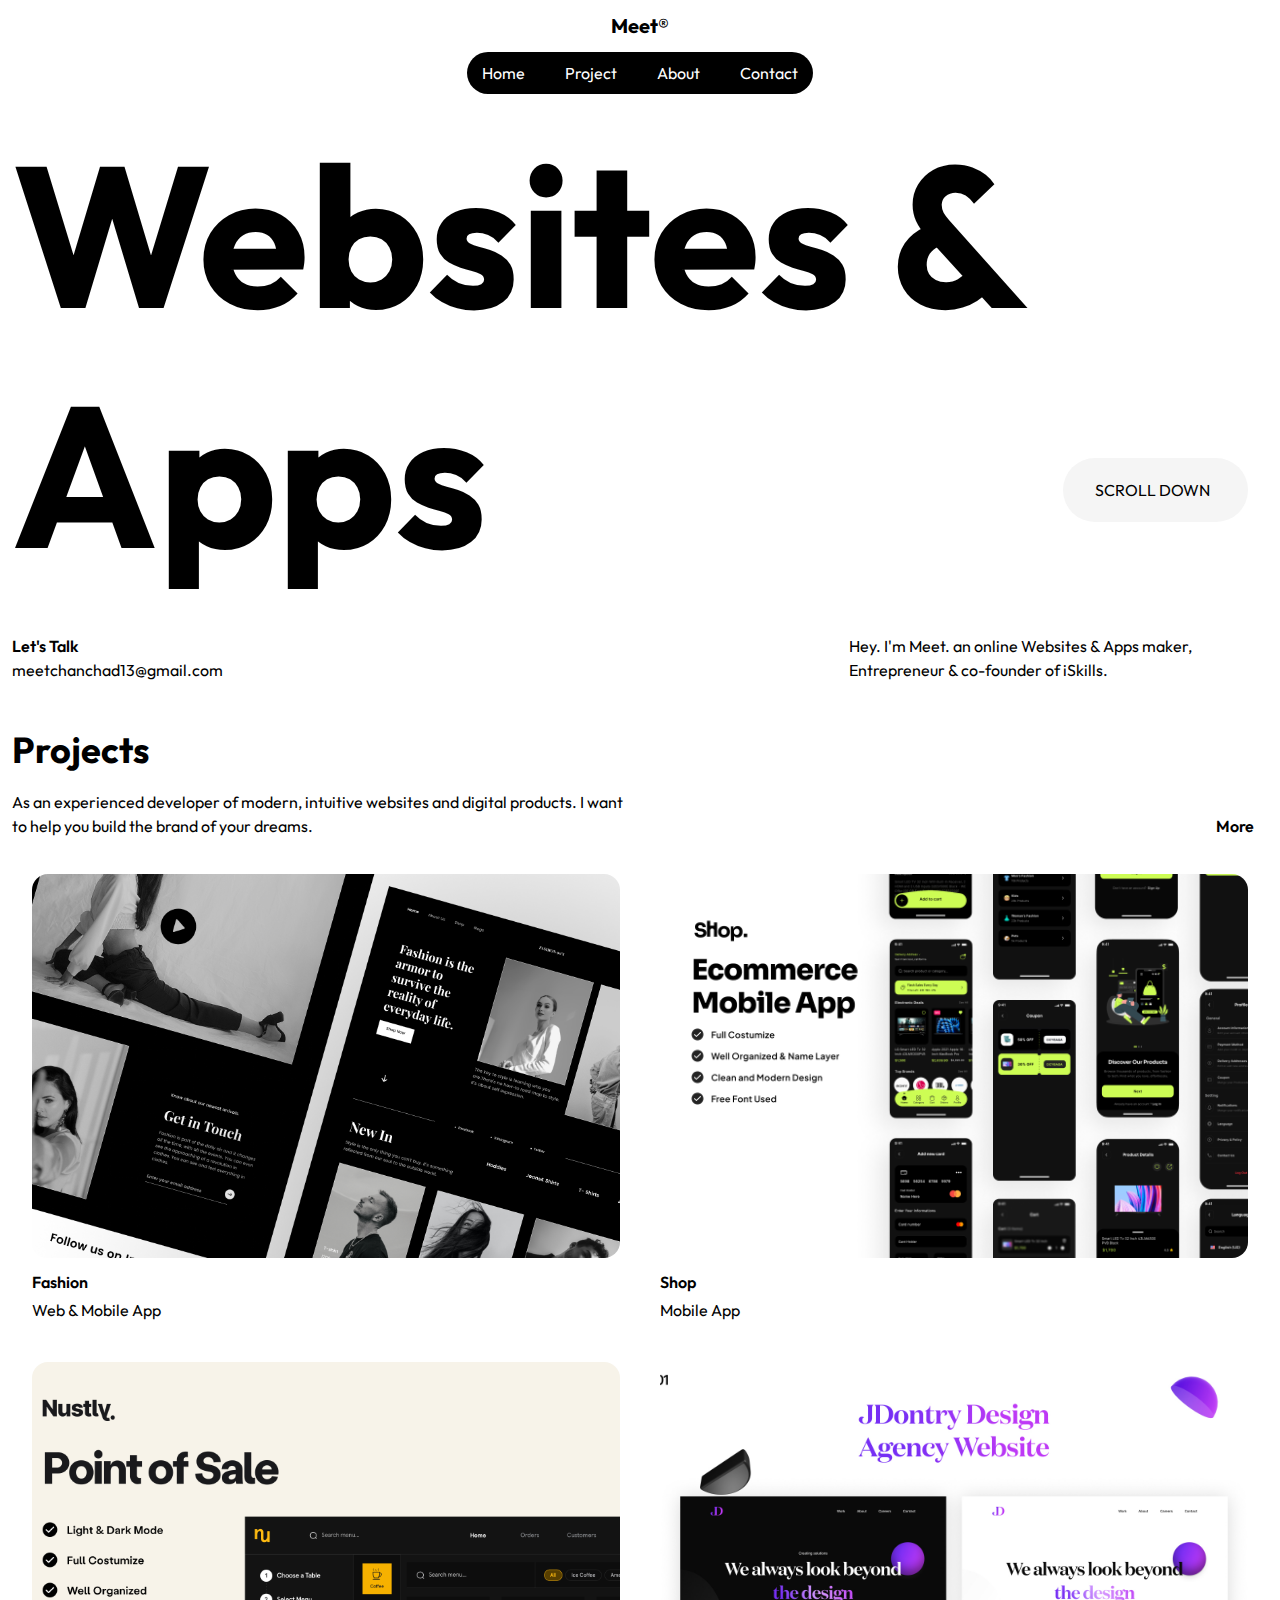
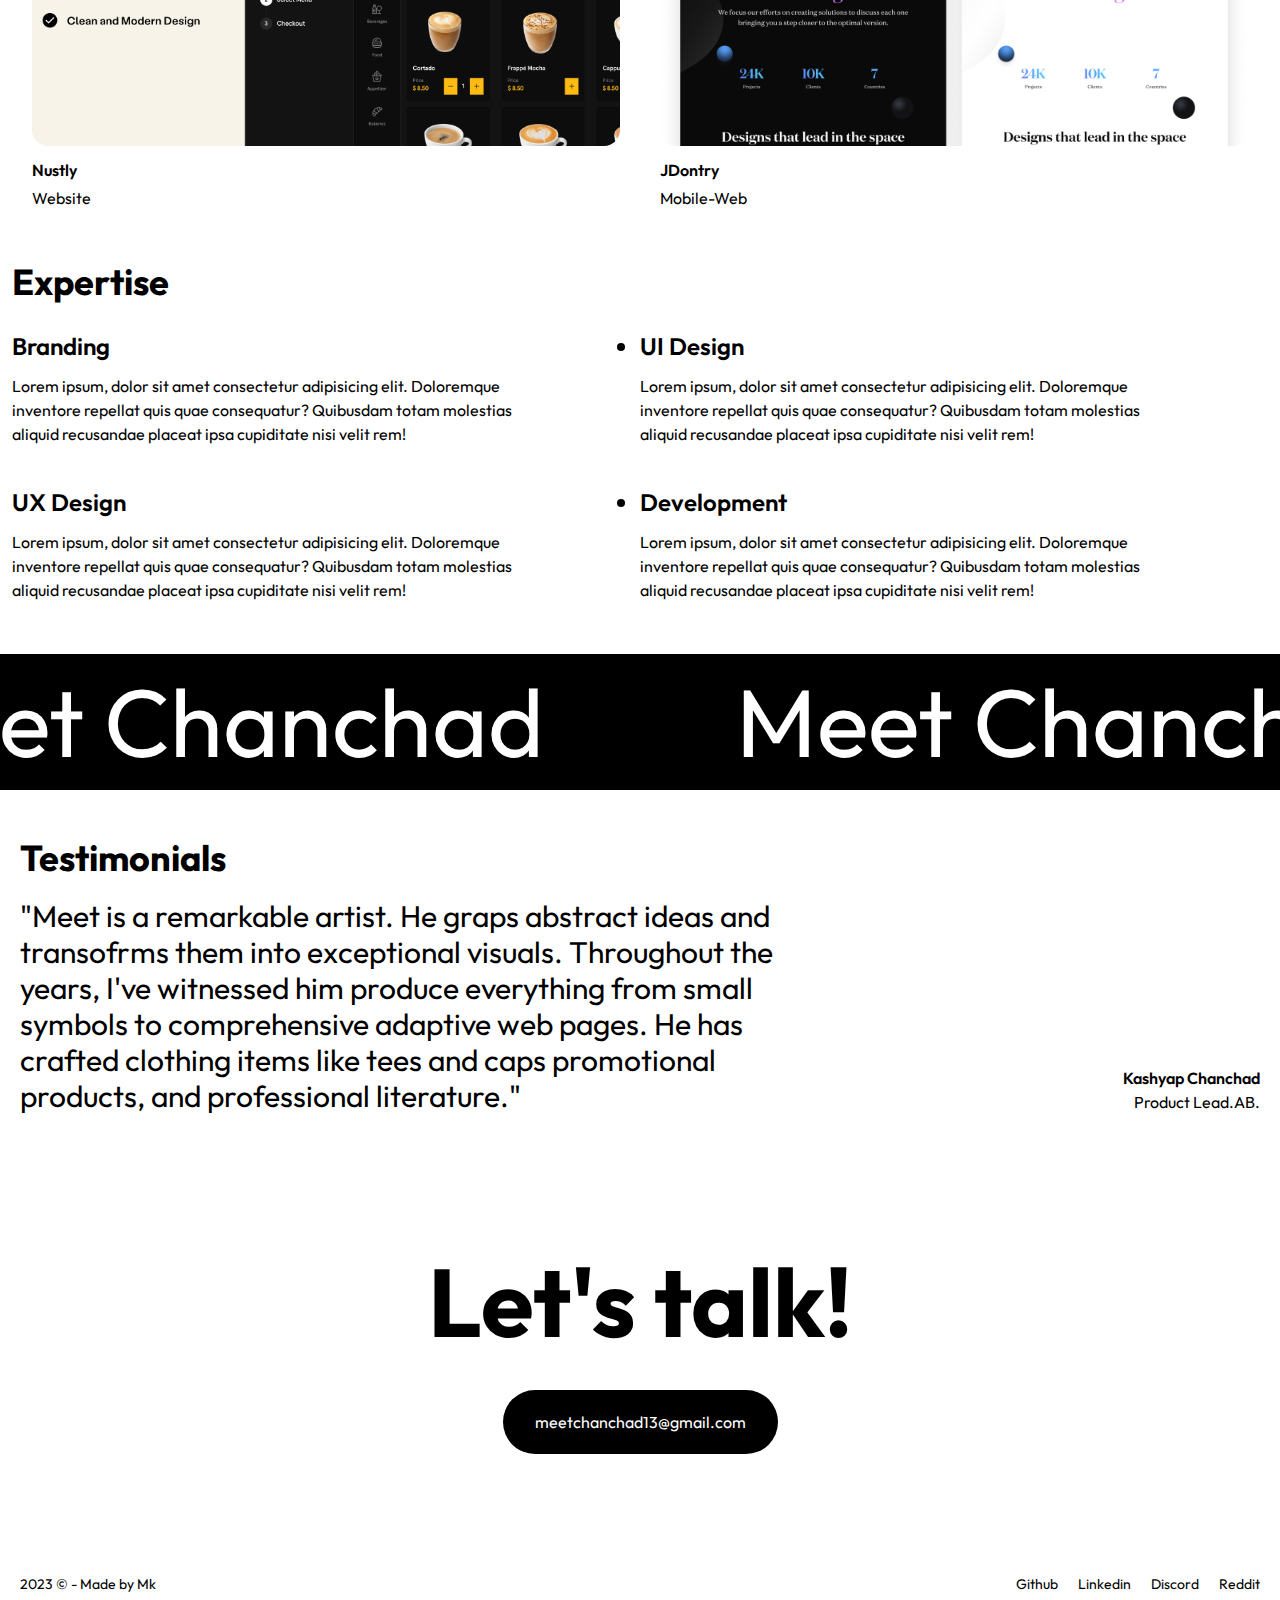
==== index.html @ 6633d258 "Added my Personal Website" ====
<!DOCTYPE html>
<html lang="en">

<head>
    <meta charset="UTF-8">
    <meta name="viewport" content="width=device-width, initial-scale=1.0">
    <link rel="stylesheet" href="style.css">
    <title>Meet Chanchad</title>
    <link rel="icon" href="/assets/icon.png">
    <!-- Font Family -->
    <link rel="preconnect" href="https://fonts.googleapis.com">
    <link rel="preconnect" href="https://fonts.gstatic.com" crossorigin>
    <link href="https://fonts.googleapis.com/css2?family=Outfit:wght@300;400;500;600;700&display=swap" rel="stylesheet">
    <!-- Font Awesome -->
    <link rel="stylesheet" href="https://cdnjs.cloudflare.com/ajax/libs/font-awesome/6.4.2/css/all.min.css"
        integrity="sha512-z3gLpd7yknf1YoNbCzqRKc4qyor8gaKU1qmn+CShxbuBusANI9QpRohGBreCFkKxLhei6S9CQXFEbbKuqLg0DA=="
        crossorigin="anonymous" referrerpolicy="no-referrer" />
</head>

<body style="font-family: 'Outfit', sans-serif;">

    <div class="container mx-auto px-3">

        <!-- Main Name -->
        <div class="font-bold text-xl my-3 text-center"><a href="/index.html">Meet&#174;</a></div>

        <!-- Navigation Section  -->
        <nav>
            <div class="flex justify-center mb-1">
                <ul class="flex gap-5 bg-black text-white inline-flex rounded-full py-[9px] px-[5px]">
                    <li><a href="/index.html"
                            class="duration-500 ease-in hover:bg-white  hover:text-black rounded-full py-1.5 px-2.5">Home</a>
                    </li>
                    <li><a href="/html/project.html"
                            class="duration-500 ease-in hover:bg-white  hover:text-black  rounded-full py-1.5 px-2.5">Project</a>
                    </li>
                    <li><a href="/html/about.html"
                            class="duration-500 ease-in hover:bg-white  hover:text-black rounded-full py-1.5 px-2.5">About</a>
                    </li>
                    <li><a href="/html/contact.html"
                            class="duration-500 ease-in hover:bg-white  hover:text-black rounded-full py-1.5 px-2.5">Contact</a>
                    </li>
                </ul>
            </div>
        </nav>

        <!-- About Section -->
        <div class="my-5">

            <div class="sm:flex sm:justify-between sm:flex-row sm:text-start flex flex-col justify-center text-center">

                <div>
                    <h1
                        class="xl:text-[200px] lg:text-[150px] md:text-[100px] sm:text-[75px] text-[50px] font-bold xl:leading-[15rem]">
                        Websites &
                        <br> Apps
                    </h1>
                </div>
                <div><button
                        class="relative sm:right-5 lg:top-[21.5rem] md:top-[13rem] sm:top-[9.5rem] top-[1.5rem] right-0 bg-[#f5f5f5] py-5 px-8 rounded-full uppercase animate-bounce">Scroll
                        Down &nbsp;<i class="fa-solid fa-arrow-down"></i></button>
                </div>

            </div>

            <div class="my-10 flex justify-between gap-5">
                <div>
                    <h1 class="font-semibold">Let's Talk</h1>
                    <a href="mailto:meetchanchad13@gmail.com">meetchanchad13@gmail.com</a>
                </div>
                <div class=" sm:w-4/12">
                    <p>Hey. I'm Meet. an online Websites & Apps maker, Entrepreneur & co-founder of
                        iSkills.</p>
                </div>
            </div>

        </div>

        <!-- Project Section -->
        <div class="my-5">

            <div class="flex md:flex-row flex-col justify-between py-2 my-2">
                <div class="md:w-6/12">
                    <h1 class="text-4xl font-bold mb-5">Projects</h1>
                    <p>As an experienced developer of modern, intuitive websites and digital products. I want to help
                        you build the brand of your dreams.</p>
                </div>

                <div class="flex flex-col justify-end text-center md:text-start md:m-0 mt-5 pr-2">
                    <a href="html/project.html" class="font-semibold">More &nbsp;<i
                            class="fa-solid fa-arrow-right"></i></a>
                </div>

            </div>


            <div class="grid lg:grid-cols-2 lg:grid-rows-2">

                <div class="m-5">
                    <div class="inset-0 rounded-2xl overflow-hidden w-full h-96 mb-3">
                        <img src="/assets/fashion.png" alt="" class="object-cover w-full h-full">
                    </div>
                    <div>
                        <h1 class="font-semibold mb-1">Fashion</h1> <span>Web & Mobile App</span>
                    </div>
                </div>

                <div class="m-5">
                    <div class="inset-0 rounded-2xl overflow-hidden w-full h-96 mb-3">
                        <img src="/assets/mobile-app.png" alt="" class="object-cover w-full h-full">
                    </div>
                    <div>
                        <h1 class="font-semibold mb-1">Shop</h1><span>Mobile App</span>
                    </div>
                </div>

                <div class="m-5">
                    <div class="inset-0 rounded-2xl overflow-hidden w-full h-96 mb-3">
                        <img src="/assets/nustly.png" alt="" class="object-cover w-full h-full">
                    </div>
                    <div>
                        <h1 class="font-semibold mb-1">Nustly</h1><span>Website</span>
                    </div>
                </div>

                <div class="m-5">
                    <div class="inset-0 rounded-2xl overflow-hidden w-full h-96 mb-3">
                        <img src="/assets/jd.jpg" alt="" class="object-cover w-full h-full">
                    </div>
                    <div>
                        <h1 class="font-semibold mb-1">JDontry</h1><span>Mobile-Web</span>
                    </div>
                </div>

            </div>

        </div>

        <!-- Expertise Section -->
        <div class="my-8">

            <div class="my-2">
                <h1 class="text-4xl font-bold">Expertise</h1>
            </div>

            <div class="grid sm:grid-cols-2 sm:grid-rows-2 grid-cols-1">

                <div class="w-12/12 sm:w-10/12 my-5">
                    <h1 class="text-2xl font-semibold pb-3">
                        <li>Branding</li>
                    </h1>
                    <p>Lorem ipsum, dolor sit amet consectetur adipisicing elit. Doloremque inventore repellat quis quae
                        consequatur? Quibusdam totam molestias aliquid recusandae placeat ipsa cupiditate nisi velit
                        rem!</p>
                </div>
                <div class="w-12/12 sm:w-10/12  my-5">
                    <h1 class="text-2xl font-semibold pb-3">
                        <li>UI Design</li>
                    </h1>
                    <p>Lorem ipsum, dolor sit amet consectetur adipisicing elit. Doloremque inventore repellat quis quae
                        consequatur? Quibusdam totam molestias aliquid recusandae placeat ipsa cupiditate nisi velit
                        rem!</p>
                </div>
                <div class="w-12/12 sm:w-10/12  my-5">
                    <h1 class="text-2xl font-semibold pb-3">
                        <li>UX Design</li>
                    </h1>
                    <p>Lorem ipsum, dolor sit amet consectetur adipisicing elit. Doloremque inventore repellat quis quae
                        consequatur? Quibusdam totam molestias aliquid recusandae placeat ipsa cupiditate nisi velit
                        rem!</p>
                </div>
                <div class="w-12/12 sm:w-10/12  my-5">
                    <h1 class="text-2xl font-semibold pb-3">
                        <li>Development</li>
                    </h1>
                    <p>Lorem ipsum, dolor sit amet consectetur adipisicing elit. Doloremque inventore repellat quis quae
                        consequatur? Quibusdam totam molestias aliquid recusandae placeat ipsa cupiditate nisi velit
                        rem!</p>
                </div>

            </div>

        </div>

    </div>

    <!-- Marquee Text  -->
    <div class="flex justify-center bg-black overflow-hidden my-5">
        <h1 class="text-white text-8xl whitespace-nowrap py-5 px-24 animate-marquee">
            Meet Chanchad
        </h1>
        <h1 class="text-white text-8xl whitespace-nowrap py-5 px-24 animate-marquee">
            Meet Chanchad
        </h1>
        <h1 class="text-white text-8xl whitespace-nowrap py-5 px-24 animate-marquee">
            Meet Chanchad
        </h1>
        <h1 class="text-white text-8xl whitespace-nowrap py-5 px-24 animate-marquee">
            Meet Chanchad
        </h1>
    </div>


    <style>
        @keyframes move-rtl {
            0% {
                transform: translateX(0);
            }

            100% {
                transform: translateX(-100%);
            }
        }

        .animate-marquee {
            animation: move-rtl 5000ms linear infinite;
        }
    </style>


    <div class="container mx-auto px-3">

        <!-- Testimonials -->
        <div class="flex sm:flex-row flex-col my-10 p-2 sm:gap-0 gap-5">

            <div class="sm:w-8/12 w-12/12">
                <div>
                    <h1 class="text-4xl font-bold mb-5">Testimonials</h1>
                    <p class="sm:text-3xl text-xl">"Meet is a remarkable artist. He graps abstract ideas and transofrms
                        them into exceptional visuals. Throughout the years, I've witnessed him produce everything from
                        small symbols to comprehensive adaptive web pages. He has crafted clothing items like tees and
                        caps promotional products, and professional literature."</p>
                </div>

            </div>
            <div class="flex flex-col justify-end sm:w-4/12 sm:items-end items-start ">
                <h1 class="font-semibold">Kashyap Chanchad</h1>
                <h1>Product Lead.AB.</h1>
            </div>

        </div>

        <!-- Letstalk -->
        <div class="my-5 flex flex-col justify-center text-center h-96 align-middle">

            <div class="my-5">
                <h1 class="sm:text-8xl text-7xl font-bold">Let's talk!</h1>
            </div>
            <div class="my-5">
                <button class="duration-500 hover:opacity-80 bg-black text-white rounded-full py-5 px-8 animate-bounce">
                    <a href="mailto:meetchanchad13@gmail.com">meetchanchad13@gmail.com <i
                            class="fa-solid fa-arrow-trend-up"></i></a>
                </button>
            </div>

        </div>

        <!-- Footer -->
        <footer class="my-5 p-2 sm:gap-0 gap-5 flex flex-col sm:flex-row justify-between text-sm ">

            <div>
                <h4>2023 &copy; - Made by Mk</h4>
            </div>

            <div class="flex gap-5">
                <div><a href="https://github.com/meetchanchad" target="_blank"
                        class="hover:text-zinc-600 duration-500">Github</a>
                </div>
                <div><a href="https://www.linkedin.com/in/meet-chanchad-905198253/" target="_blank"
                        class="hover:text-zinc-600 duration-500">Linkedin</a></div>
                <div><a href="https://discord.com/users/1065117512016085042s" target="_blank"
                        class="hover:text-zinc-600 duration-500">Discord</a></div>
                <div><a href="https://www.reddit.com/user/meetchanchad" target="_blank"
                        class="hover:text-zinc-600 duration-500">Reddit</a></div>
            </div>

        </footer>

    </div>

</body>

</html>
---- style.css ----
/*
! tailwindcss v3.3.5 | MIT License | https://tailwindcss.com
*/

/*
1. Prevent padding and border from affecting element width. (https://github.com/mozdevs/cssremedy/issues/4)
2. Allow adding a border to an element by just adding a border-width. (https://github.com/tailwindcss/tailwindcss/pull/116)
*/

*,
::before,
::after {
  box-sizing: border-box;
  /* 1 */
  border-width: 0;
  /* 2 */
  border-style: solid;
  /* 2 */
  border-color: #e5e7eb;
  /* 2 */
}

::before,
::after {
  --tw-content: '';
}

/*
1. Use a consistent sensible line-height in all browsers.
2. Prevent adjustments of font size after orientation changes in iOS.
3. Use a more readable tab size.
4. Use the user's configured `sans` font-family by default.
5. Use the user's configured `sans` font-feature-settings by default.
6. Use the user's configured `sans` font-variation-settings by default.
*/

html {
  line-height: 1.5;
  /* 1 */
  -webkit-text-size-adjust: 100%;
  /* 2 */
  -moz-tab-size: 4;
  /* 3 */
  -o-tab-size: 4;
     tab-size: 4;
  /* 3 */
  font-family: ui-sans-serif, system-ui, -apple-system, BlinkMacSystemFont, "Segoe UI", Roboto, "Helvetica Neue", Arial, "Noto Sans", sans-serif, "Apple Color Emoji", "Segoe UI Emoji", "Segoe UI Symbol", "Noto Color Emoji";
  /* 4 */
  font-feature-settings: normal;
  /* 5 */
  font-variation-settings: normal;
  /* 6 */
}

/*
1. Remove the margin in all browsers.
2. Inherit line-height from `html` so users can set them as a class directly on the `html` element.
*/

body {
  margin: 0;
  /* 1 */
  line-height: inherit;
  /* 2 */
}

/*
1. Add the correct height in Firefox.
2. Correct the inheritance of border color in Firefox. (https://bugzilla.mozilla.org/show_bug.cgi?id=190655)
3. Ensure horizontal rules are visible by default.
*/

hr {
  height: 0;
  /* 1 */
  color: inherit;
  /* 2 */
  border-top-width: 1px;
  /* 3 */
}

/*
Add the correct text decoration in Chrome, Edge, and Safari.
*/

abbr:where([title]) {
  -webkit-text-decoration: underline dotted;
          text-decoration: underline dotted;
}

/*
Remove the default font size and weight for headings.
*/

h1,
h2,
h3,
h4,
h5,
h6 {
  font-size: inherit;
  font-weight: inherit;
}

/*
Reset links to optimize for opt-in styling instead of opt-out.
*/

a {
  color: inherit;
  text-decoration: inherit;
}

/*
Add the correct font weight in Edge and Safari.
*/

b,
strong {
  font-weight: bolder;
}

/*
1. Use the user's configured `mono` font family by default.
2. Correct the odd `em` font sizing in all browsers.
*/

code,
kbd,
samp,
pre {
  font-family: ui-monospace, SFMono-Regular, Menlo, Monaco, Consolas, "Liberation Mono", "Courier New", monospace;
  /* 1 */
  font-size: 1em;
  /* 2 */
}

/*
Add the correct font size in all browsers.
*/

small {
  font-size: 80%;
}

/*
Prevent `sub` and `sup` elements from affecting the line height in all browsers.
*/

sub,
sup {
  font-size: 75%;
  line-height: 0;
  position: relative;
  vertical-align: baseline;
}

sub {
  bottom: -0.25em;
}

sup {
  top: -0.5em;
}

/*
1. Remove text indentation from table contents in Chrome and Safari. (https://bugs.chromium.org/p/chromium/issues/detail?id=999088, https://bugs.webkit.org/show_bug.cgi?id=201297)
2. Correct table border color inheritance in all Chrome and Safari. (https://bugs.chromium.org/p/chromium/issues/detail?id=935729, https://bugs.webkit.org/show_bug.cgi?id=195016)
3. Remove gaps between table borders by default.
*/

table {
  text-indent: 0;
  /* 1 */
  border-color: inherit;
  /* 2 */
  border-collapse: collapse;
  /* 3 */
}

/*
1. Change the font styles in all browsers.
2. Remove the margin in Firefox and Safari.
3. Remove default padding in all browsers.
*/

button,
input,
optgroup,
select,
textarea {
  font-family: inherit;
  /* 1 */
  font-feature-settings: inherit;
  /* 1 */
  font-variation-settings: inherit;
  /* 1 */
  font-size: 100%;
  /* 1 */
  font-weight: inherit;
  /* 1 */
  line-height: inherit;
  /* 1 */
  color: inherit;
  /* 1 */
  margin: 0;
  /* 2 */
  padding: 0;
  /* 3 */
}

/*
Remove the inheritance of text transform in Edge and Firefox.
*/

button,
select {
  text-transform: none;
}

/*
1. Correct the inability to style clickable types in iOS and Safari.
2. Remove default button styles.
*/

button,
[type='button'],
[type='reset'],
[type='submit'] {
  -webkit-appearance: button;
  /* 1 */
  background-color: transparent;
  /* 2 */
  background-image: none;
  /* 2 */
}

/*
Use the modern Firefox focus style for all focusable elements.
*/

:-moz-focusring {
  outline: auto;
}

/*
Remove the additional `:invalid` styles in Firefox. (https://github.com/mozilla/gecko-dev/blob/2f9eacd9d3d995c937b4251a5557d95d494c9be1/layout/style/res/forms.css#L728-L737)
*/

:-moz-ui-invalid {
  box-shadow: none;
}

/*
Add the correct vertical alignment in Chrome and Firefox.
*/

progress {
  vertical-align: baseline;
}

/*
Correct the cursor style of increment and decrement buttons in Safari.
*/

::-webkit-inner-spin-button,
::-webkit-outer-spin-button {
  height: auto;
}

/*
1. Correct the odd appearance in Chrome and Safari.
2. Correct the outline style in Safari.
*/

[type='search'] {
  -webkit-appearance: textfield;
  /* 1 */
  outline-offset: -2px;
  /* 2 */
}

/*
Remove the inner padding in Chrome and Safari on macOS.
*/

::-webkit-search-decoration {
  -webkit-appearance: none;
}

/*
1. Correct the inability to style clickable types in iOS and Safari.
2. Change font properties to `inherit` in Safari.
*/

::-webkit-file-upload-button {
  -webkit-appearance: button;
  /* 1 */
  font: inherit;
  /* 2 */
}

/*
Add the correct display in Chrome and Safari.
*/

summary {
  display: list-item;
}

/*
Removes the default spacing and border for appropriate elements.
*/

blockquote,
dl,
dd,
h1,
h2,
h3,
h4,
h5,
h6,
hr,
figure,
p,
pre {
  margin: 0;
}

fieldset {
  margin: 0;
  padding: 0;
}

legend {
  padding: 0;
}

ol,
ul,
menu {
  list-style: none;
  margin: 0;
  padding: 0;
}

/*
Reset default styling for dialogs.
*/

dialog {
  padding: 0;
}

/*
Prevent resizing textareas horizontally by default.
*/

textarea {
  resize: vertical;
}

/*
1. Reset the default placeholder opacity in Firefox. (https://github.com/tailwindlabs/tailwindcss/issues/3300)
2. Set the default placeholder color to the user's configured gray 400 color.
*/

input::-moz-placeholder, textarea::-moz-placeholder {
  opacity: 1;
  /* 1 */
  color: #9ca3af;
  /* 2 */
}

input::placeholder,
textarea::placeholder {
  opacity: 1;
  /* 1 */
  color: #9ca3af;
  /* 2 */
}

/*
Set the default cursor for buttons.
*/

button,
[role="button"] {
  cursor: pointer;
}

/*
Make sure disabled buttons don't get the pointer cursor.
*/

:disabled {
  cursor: default;
}

/*
1. Make replaced elements `display: block` by default. (https://github.com/mozdevs/cssremedy/issues/14)
2. Add `vertical-align: middle` to align replaced elements more sensibly by default. (https://github.com/jensimmons/cssremedy/issues/14#issuecomment-634934210)
   This can trigger a poorly considered lint error in some tools but is included by design.
*/

img,
svg,
video,
canvas,
audio,
iframe,
embed,
object {
  display: block;
  /* 1 */
  vertical-align: middle;
  /* 2 */
}

/*
Constrain images and videos to the parent width and preserve their intrinsic aspect ratio. (https://github.com/mozdevs/cssremedy/issues/14)
*/

img,
video {
  max-width: 100%;
  height: auto;
}

/* Make elements with the HTML hidden attribute stay hidden by default */

[hidden] {
  display: none;
}

*, ::before, ::after {
  --tw-border-spacing-x: 0;
  --tw-border-spacing-y: 0;
  --tw-translate-x: 0;
  --tw-translate-y: 0;
  --tw-rotate: 0;
  --tw-skew-x: 0;
  --tw-skew-y: 0;
  --tw-scale-x: 1;
  --tw-scale-y: 1;
  --tw-pan-x:  ;
  --tw-pan-y:  ;
  --tw-pinch-zoom:  ;
  --tw-scroll-snap-strictness: proximity;
  --tw-gradient-from-position:  ;
  --tw-gradient-via-position:  ;
  --tw-gradient-to-position:  ;
  --tw-ordinal:  ;
  --tw-slashed-zero:  ;
  --tw-numeric-figure:  ;
  --tw-numeric-spacing:  ;
  --tw-numeric-fraction:  ;
  --tw-ring-inset:  ;
  --tw-ring-offset-width: 0px;
  --tw-ring-offset-color: #fff;
  --tw-ring-color: rgb(59 130 246 / 0.5);
  --tw-ring-offset-shadow: 0 0 #0000;
  --tw-ring-shadow: 0 0 #0000;
  --tw-shadow: 0 0 #0000;
  --tw-shadow-colored: 0 0 #0000;
  --tw-blur:  ;
  --tw-brightness:  ;
  --tw-contrast:  ;
  --tw-grayscale:  ;
  --tw-hue-rotate:  ;
  --tw-invert:  ;
  --tw-saturate:  ;
  --tw-sepia:  ;
  --tw-drop-shadow:  ;
  --tw-backdrop-blur:  ;
  --tw-backdrop-brightness:  ;
  --tw-backdrop-contrast:  ;
  --tw-backdrop-grayscale:  ;
  --tw-backdrop-hue-rotate:  ;
  --tw-backdrop-invert:  ;
  --tw-backdrop-opacity:  ;
  --tw-backdrop-saturate:  ;
  --tw-backdrop-sepia:  ;
}

::backdrop {
  --tw-border-spacing-x: 0;
  --tw-border-spacing-y: 0;
  --tw-translate-x: 0;
  --tw-translate-y: 0;
  --tw-rotate: 0;
  --tw-skew-x: 0;
  --tw-skew-y: 0;
  --tw-scale-x: 1;
  --tw-scale-y: 1;
  --tw-pan-x:  ;
  --tw-pan-y:  ;
  --tw-pinch-zoom:  ;
  --tw-scroll-snap-strictness: proximity;
  --tw-gradient-from-position:  ;
  --tw-gradient-via-position:  ;
  --tw-gradient-to-position:  ;
  --tw-ordinal:  ;
  --tw-slashed-zero:  ;
  --tw-numeric-figure:  ;
  --tw-numeric-spacing:  ;
  --tw-numeric-fraction:  ;
  --tw-ring-inset:  ;
  --tw-ring-offset-width: 0px;
  --tw-ring-offset-color: #fff;
  --tw-ring-color: rgb(59 130 246 / 0.5);
  --tw-ring-offset-shadow: 0 0 #0000;
  --tw-ring-shadow: 0 0 #0000;
  --tw-shadow: 0 0 #0000;
  --tw-shadow-colored: 0 0 #0000;
  --tw-blur:  ;
  --tw-brightness:  ;
  --tw-contrast:  ;
  --tw-grayscale:  ;
  --tw-hue-rotate:  ;
  --tw-invert:  ;
  --tw-saturate:  ;
  --tw-sepia:  ;
  --tw-drop-shadow:  ;
  --tw-backdrop-blur:  ;
  --tw-backdrop-brightness:  ;
  --tw-backdrop-contrast:  ;
  --tw-backdrop-grayscale:  ;
  --tw-backdrop-hue-rotate:  ;
  --tw-backdrop-invert:  ;
  --tw-backdrop-opacity:  ;
  --tw-backdrop-saturate:  ;
  --tw-backdrop-sepia:  ;
}

.container {
  width: 100%;
}

@media (min-width: 640px) {
  .container {
    max-width: 640px;
  }
}

@media (min-width: 768px) {
  .container {
    max-width: 768px;
  }
}

@media (min-width: 1024px) {
  .container {
    max-width: 1024px;
  }
}

@media (min-width: 1280px) {
  .container {
    max-width: 1280px;
  }
}

@media (min-width: 1536px) {
  .container {
    max-width: 1536px;
  }
}

.relative {
  position: relative;
}

.inset-0 {
  inset: 0px;
}

.right-0 {
  right: 0px;
}

.top-\[1\.5rem\] {
  top: 1.5rem;
}

.m-5 {
  margin: 1.25rem;
}

.mx-auto {
  margin-left: auto;
  margin-right: auto;
}

.my-10 {
  margin-top: 2.5rem;
  margin-bottom: 2.5rem;
}

.my-2 {
  margin-top: 0.5rem;
  margin-bottom: 0.5rem;
}

.my-3 {
  margin-top: 0.75rem;
  margin-bottom: 0.75rem;
}

.my-4 {
  margin-top: 1rem;
  margin-bottom: 1rem;
}

.my-5 {
  margin-top: 1.25rem;
  margin-bottom: 1.25rem;
}

.my-8 {
  margin-top: 2rem;
  margin-bottom: 2rem;
}

.mb-1 {
  margin-bottom: 0.25rem;
}

.mb-10 {
  margin-bottom: 2.5rem;
}

.mb-3 {
  margin-bottom: 0.75rem;
}

.mb-5 {
  margin-bottom: 1.25rem;
}

.mb-7 {
  margin-bottom: 1.75rem;
}

.mt-10 {
  margin-top: 2.5rem;
}

.mt-5 {
  margin-top: 1.25rem;
}

.mt-8 {
  margin-top: 2rem;
}

.mt-20 {
  margin-top: 5rem;
}

.flex {
  display: flex;
}

.inline-flex {
  display: inline-flex;
}

.grid {
  display: grid;
}

.hidden {
  display: none;
}

.h-96 {
  height: 24rem;
}

.h-\[16rem\] {
  height: 16rem;
}

.h-full {
  height: 100%;
}

.w-10\/12 {
  width: 83.333333%;
}

.w-6\/12 {
  width: 50%;
}

.w-full {
  width: 100%;
}

.transform {
  transform: translate(var(--tw-translate-x), var(--tw-translate-y)) rotate(var(--tw-rotate)) skewX(var(--tw-skew-x)) skewY(var(--tw-skew-y)) scaleX(var(--tw-scale-x)) scaleY(var(--tw-scale-y));
}

@keyframes bounce {
  0%, 100% {
    transform: translateY(-25%);
    animation-timing-function: cubic-bezier(0.8,0,1,1);
  }

  50% {
    transform: none;
    animation-timing-function: cubic-bezier(0,0,0.2,1);
  }
}

.animate-bounce {
  animation: bounce 1s infinite;
}

.grid-cols-1 {
  grid-template-columns: repeat(1, minmax(0, 1fr));
}

.flex-col {
  flex-direction: column;
}

.items-start {
  align-items: flex-start;
}

.justify-end {
  justify-content: flex-end;
}

.justify-center {
  justify-content: center;
}

.justify-between {
  justify-content: space-between;
}

.justify-around {
  justify-content: space-around;
}

.gap-10 {
  gap: 2.5rem;
}

.gap-5 {
  gap: 1.25rem;
}

.overflow-hidden {
  overflow: hidden;
}

.whitespace-nowrap {
  white-space: nowrap;
}

.rounded-2xl {
  border-radius: 1rem;
}

.rounded-full {
  border-radius: 9999px;
}

.border {
  border-width: 1px;
}

.border-b {
  border-bottom-width: 1px;
}

.bg-\[\#eeeeee\] {
  --tw-bg-opacity: 1;
  background-color: rgb(238 238 238 / var(--tw-bg-opacity));
}

.bg-\[\#f5f5f5\] {
  --tw-bg-opacity: 1;
  background-color: rgb(245 245 245 / var(--tw-bg-opacity));
}

.bg-black {
  --tw-bg-opacity: 1;
  background-color: rgb(0 0 0 / var(--tw-bg-opacity));
}

.object-cover {
  -o-object-fit: cover;
     object-fit: cover;
}

.p-2 {
  padding: 0.5rem;
}

.px-2 {
  padding-left: 0.5rem;
  padding-right: 0.5rem;
}

.px-2\.5 {
  padding-left: 0.625rem;
  padding-right: 0.625rem;
}

.px-24 {
  padding-left: 6rem;
  padding-right: 6rem;
}

.px-3 {
  padding-left: 0.75rem;
  padding-right: 0.75rem;
}

.px-5 {
  padding-left: 1.25rem;
  padding-right: 1.25rem;
}

.px-8 {
  padding-left: 2rem;
  padding-right: 2rem;
}

.px-\[5px\] {
  padding-left: 5px;
  padding-right: 5px;
}

.py-1 {
  padding-top: 0.25rem;
  padding-bottom: 0.25rem;
}

.py-1\.5 {
  padding-top: 0.375rem;
  padding-bottom: 0.375rem;
}

.py-2 {
  padding-top: 0.5rem;
  padding-bottom: 0.5rem;
}

.py-5 {
  padding-top: 1.25rem;
  padding-bottom: 1.25rem;
}

.py-\[9px\] {
  padding-top: 9px;
  padding-bottom: 9px;
}

.pb-3 {
  padding-bottom: 0.75rem;
}

.pr-2 {
  padding-right: 0.5rem;
}

.text-center {
  text-align: center;
}

.align-middle {
  vertical-align: middle;
}

.text-2xl {
  font-size: 1.5rem;
  line-height: 2rem;
}

.text-3xl {
  font-size: 1.875rem;
  line-height: 2.25rem;
}

.text-4xl {
  font-size: 2.25rem;
  line-height: 2.5rem;
}

.text-7xl {
  font-size: 4.5rem;
  line-height: 1;
}

.text-8xl {
  font-size: 6rem;
  line-height: 1;
}

.text-\[2rem\] {
  font-size: 2rem;
}

.text-\[45px\] {
  font-size: 45px;
}

.text-\[50px\] {
  font-size: 50px;
}

.text-sm {
  font-size: 0.875rem;
  line-height: 1.25rem;
}

.text-xl {
  font-size: 1.25rem;
  line-height: 1.75rem;
}

.font-bold {
  font-weight: 700;
}

.font-semibold {
  font-weight: 600;
}

.uppercase {
  text-transform: uppercase;
}

.text-white {
  --tw-text-opacity: 1;
  color: rgb(255 255 255 / var(--tw-text-opacity));
}

.underline {
  text-decoration-line: underline;
}

.duration-500 {
  transition-duration: 500ms;
}

.ease-in {
  transition-timing-function: cubic-bezier(0.4, 0, 1, 1);
}

.hover\:bg-white:hover {
  --tw-bg-opacity: 1;
  background-color: rgb(255 255 255 / var(--tw-bg-opacity));
}

.hover\:bg-opacity-80:hover {
  --tw-bg-opacity: 0.8;
}

.hover\:text-black:hover {
  --tw-text-opacity: 1;
  color: rgb(0 0 0 / var(--tw-text-opacity));
}

.hover\:text-zinc-600:hover {
  --tw-text-opacity: 1;
  color: rgb(82 82 91 / var(--tw-text-opacity));
}

.hover\:opacity-80:hover {
  opacity: 0.8;
}

@media (min-width: 640px) {
  .sm\:right-5 {
    right: 1.25rem;
  }

  .sm\:top-\[9\.5rem\] {
    top: 9.5rem;
  }

  .sm\:block {
    display: block;
  }

  .sm\:flex {
    display: flex;
  }

  .sm\:h-\[20rem\] {
    height: 20rem;
  }

  .sm\:w-10\/12 {
    width: 83.333333%;
  }

  .sm\:w-4\/12 {
    width: 33.333333%;
  }

  .sm\:w-6\/12 {
    width: 50%;
  }

  .sm\:w-8\/12 {
    width: 66.666667%;
  }

  .sm\:grid-cols-2 {
    grid-template-columns: repeat(2, minmax(0, 1fr));
  }

  .sm\:grid-rows-2 {
    grid-template-rows: repeat(2, minmax(0, 1fr));
  }

  .sm\:flex-row {
    flex-direction: row;
  }

  .sm\:items-end {
    align-items: flex-end;
  }

  .sm\:justify-between {
    justify-content: space-between;
  }

  .sm\:gap-0 {
    gap: 0px;
  }

  .sm\:text-start {
    text-align: start;
  }

  .sm\:text-3xl {
    font-size: 1.875rem;
    line-height: 2.25rem;
  }

  .sm\:text-4xl {
    font-size: 2.25rem;
    line-height: 2.5rem;
  }

  .sm\:text-5xl {
    font-size: 3rem;
    line-height: 1;
  }

  .sm\:text-8xl {
    font-size: 6rem;
    line-height: 1;
  }

  .sm\:text-\[100px\] {
    font-size: 100px;
  }

  .sm\:text-\[4rem\] {
    font-size: 4rem;
  }

  .sm\:text-\[75px\] {
    font-size: 75px;
  }
}

@media (min-width: 768px) {
  .md\:top-\[13rem\] {
    top: 13rem;
  }

  .md\:m-0 {
    margin: 0px;
  }

  .md\:h-\[25rem\] {
    height: 25rem;
  }

  .md\:w-6\/12 {
    width: 50%;
  }

  .md\:grid-cols-2 {
    grid-template-columns: repeat(2, minmax(0, 1fr));
  }

  .md\:flex-row {
    flex-direction: row;
  }

  .md\:text-start {
    text-align: start;
  }

  .md\:text-\[100px\] {
    font-size: 100px;
  }

  .md\:text-\[120px\] {
    font-size: 120px;
  }
}

@media (min-width: 1024px) {
  .lg\:top-\[21\.5rem\] {
    top: 21.5rem;
  }

  .lg\:h-\[30rem\] {
    height: 30rem;
  }

  .lg\:w-8\/12 {
    width: 66.666667%;
  }

  .lg\:grid-cols-2 {
    grid-template-columns: repeat(2, minmax(0, 1fr));
  }

  .lg\:grid-cols-3 {
    grid-template-columns: repeat(3, minmax(0, 1fr));
  }

  .lg\:grid-rows-2 {
    grid-template-rows: repeat(2, minmax(0, 1fr));
  }

  .lg\:text-\[150px\] {
    font-size: 150px;
  }

  .lg\:text-\[170px\] {
    font-size: 170px;
  }
}

@media (min-width: 1280px) {
  .xl\:text-\[200px\] {
    font-size: 200px;
  }

  .xl\:leading-\[15rem\] {
    line-height: 15rem;
  }
}
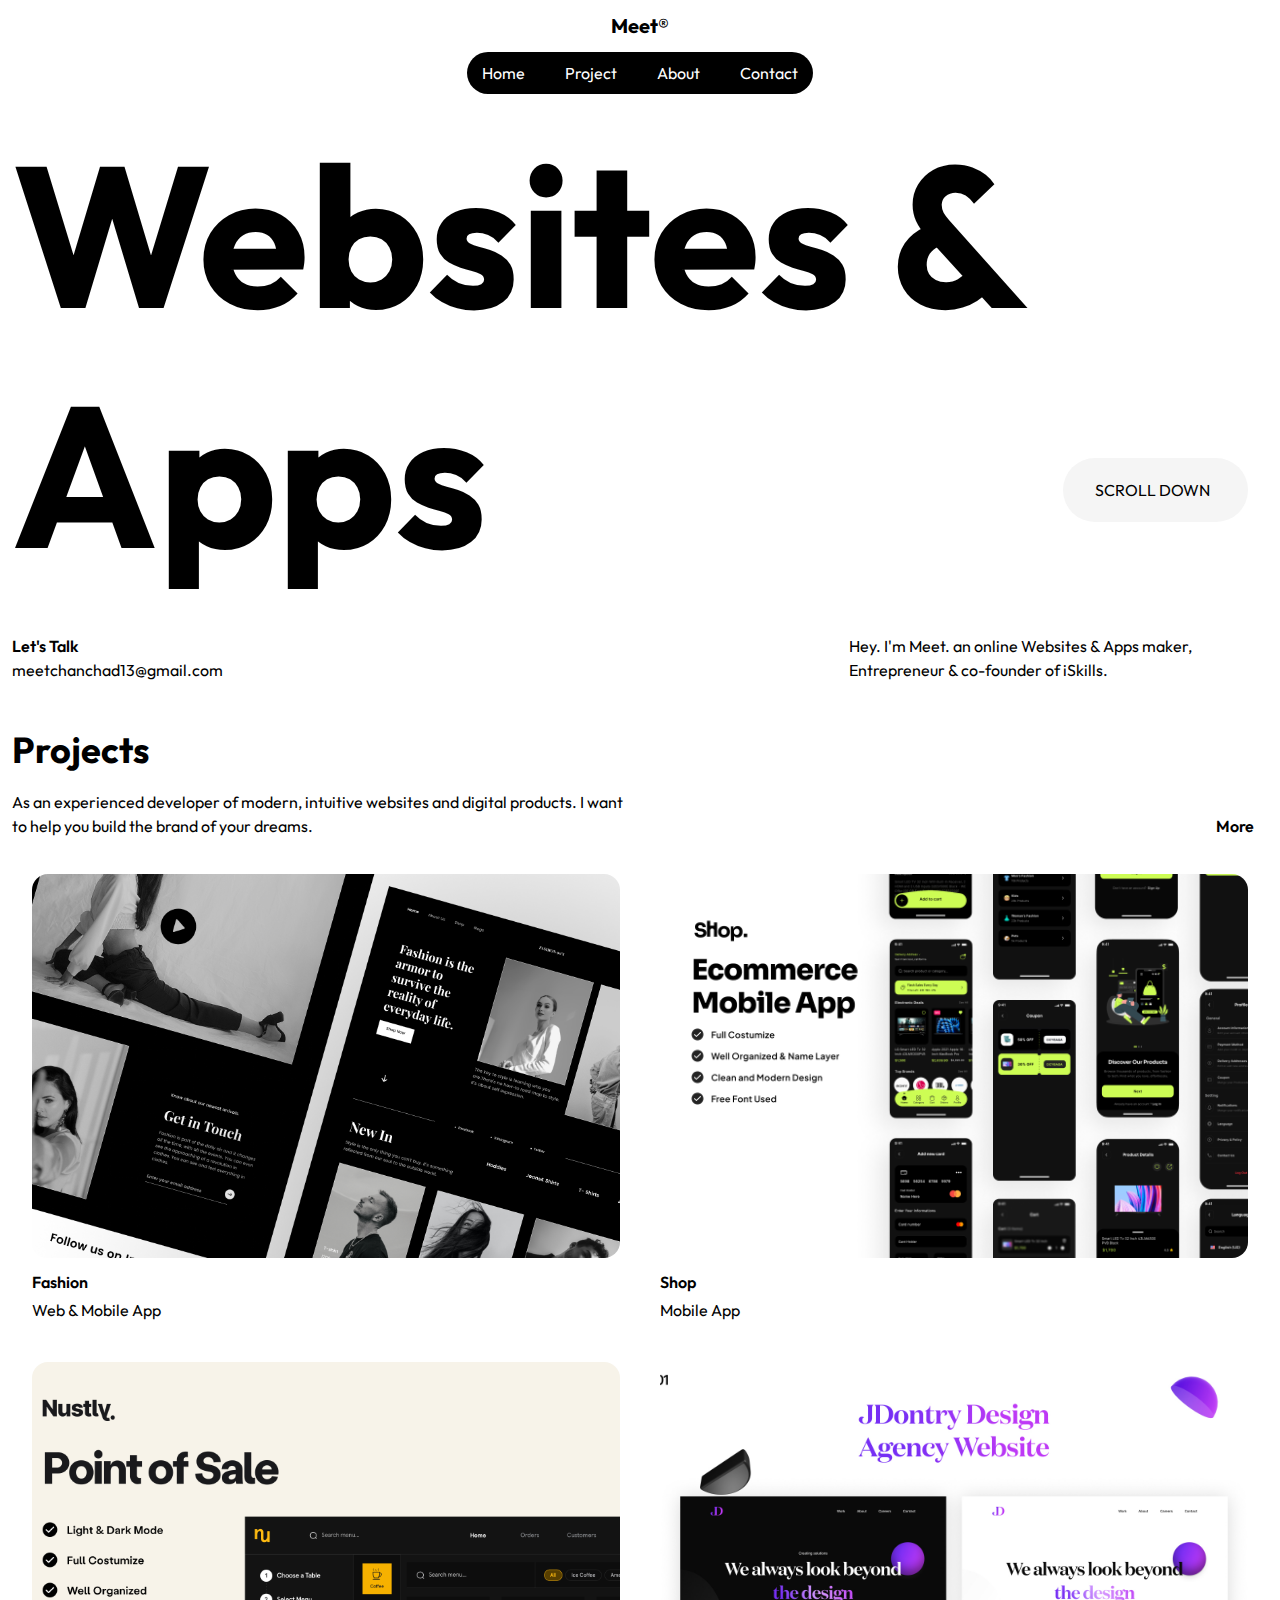
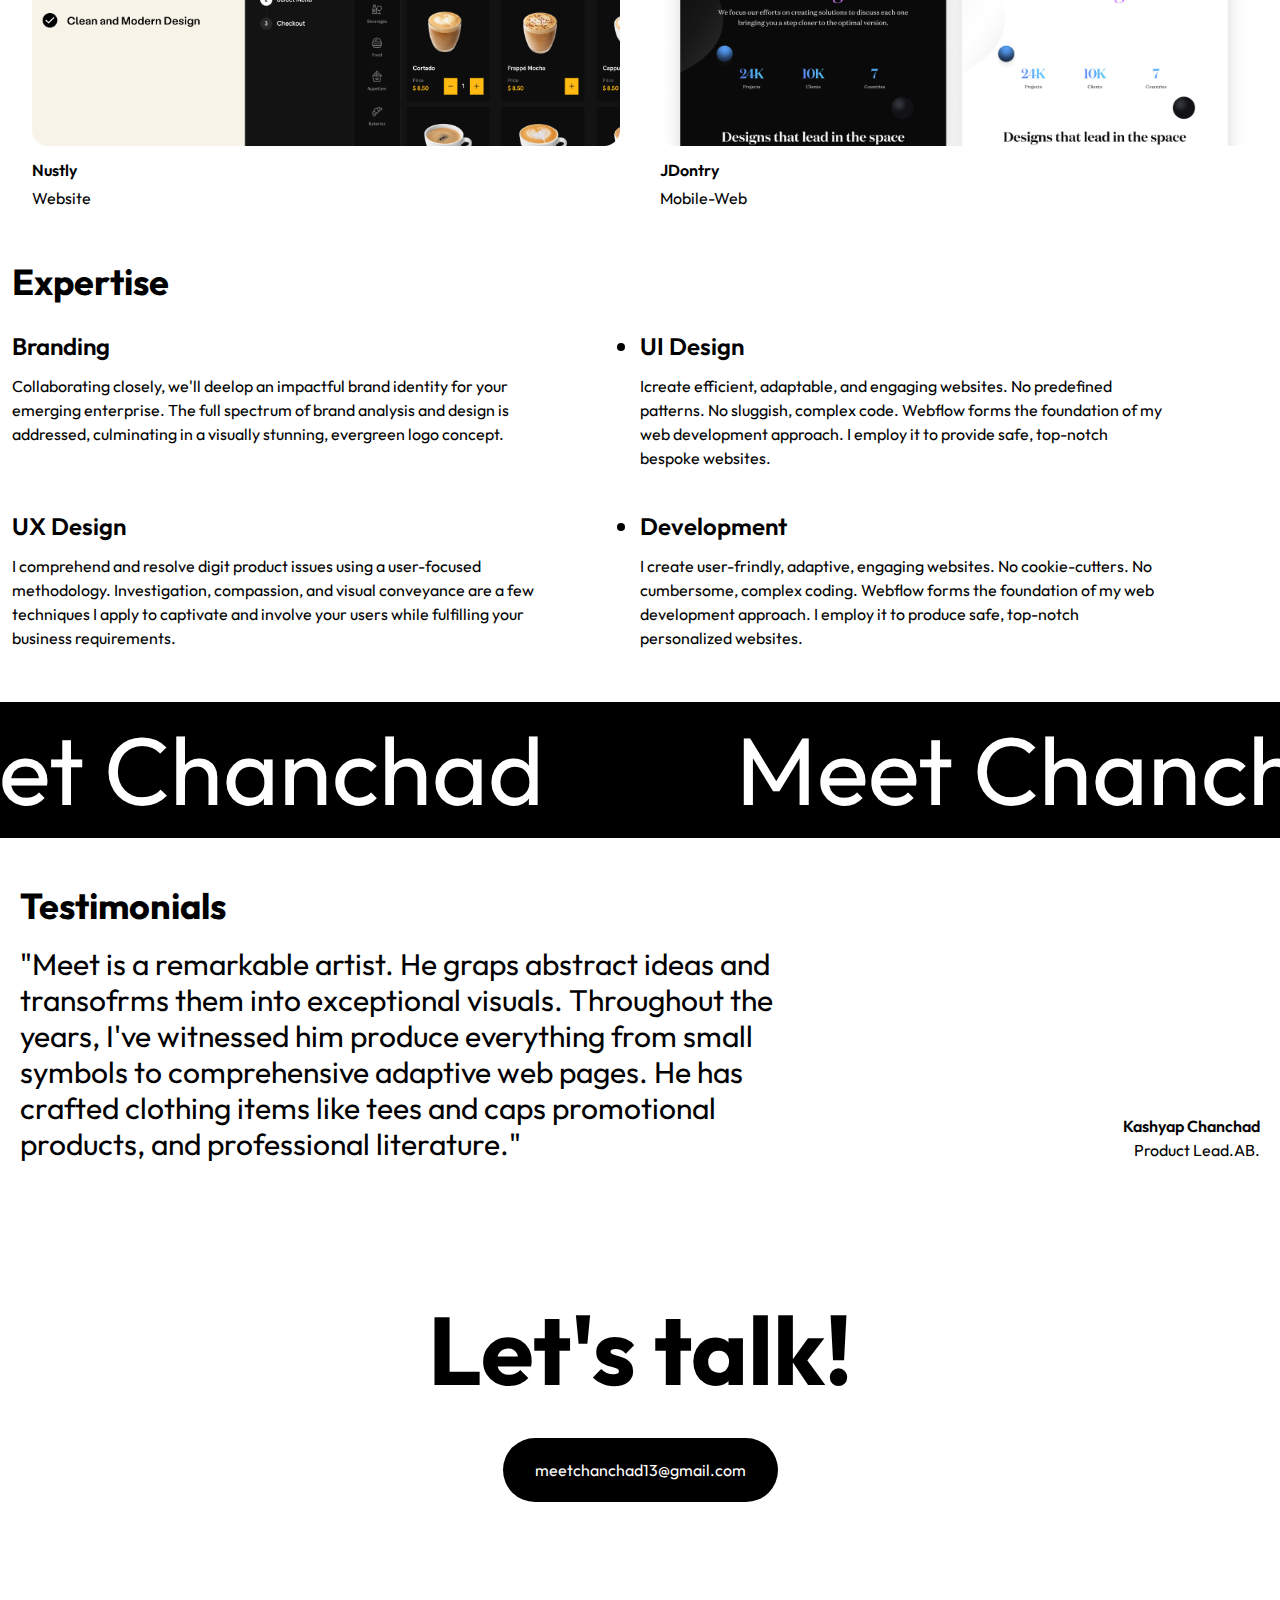
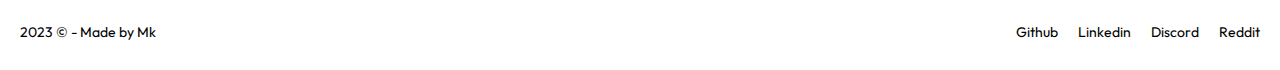
==== commit a02a34c6: "Discription update" ====
--- a/index.html
+++ b/index.html
@@ -149,33 +149,25 @@
                     <h1 class="text-2xl font-semibold pb-3">
                         <li>Branding</li>
                     </h1>
-                    <p>Lorem ipsum, dolor sit amet consectetur adipisicing elit. Doloremque inventore repellat quis quae
-                        consequatur? Quibusdam totam molestias aliquid recusandae placeat ipsa cupiditate nisi velit
-                        rem!</p>
+                    <p>Collaborating closely, we'll deelop an impactful brand identity for your emerging enterprise. The full spectrum of brand analysis and design is addressed, culminating in a visually stunning, evergreen logo concept.</p>
                 </div>
                 <div class="w-12/12 sm:w-10/12  my-5">
                     <h1 class="text-2xl font-semibold pb-3">
                         <li>UI Design</li>
                     </h1>
-                    <p>Lorem ipsum, dolor sit amet consectetur adipisicing elit. Doloremque inventore repellat quis quae
-                        consequatur? Quibusdam totam molestias aliquid recusandae placeat ipsa cupiditate nisi velit
-                        rem!</p>
+                    <p>Icreate efficient, adaptable, and engaging websites. No predefined patterns. No sluggish, complex code. Webflow forms the foundation of my web development approach. I employ it to provide safe, top-notch bespoke websites.</p>
                 </div>
                 <div class="w-12/12 sm:w-10/12  my-5">
                     <h1 class="text-2xl font-semibold pb-3">
                         <li>UX Design</li>
                     </h1>
-                    <p>Lorem ipsum, dolor sit amet consectetur adipisicing elit. Doloremque inventore repellat quis quae
-                        consequatur? Quibusdam totam molestias aliquid recusandae placeat ipsa cupiditate nisi velit
-                        rem!</p>
+                    <p>I comprehend and resolve digit product issues using a user-focused methodology. Investigation, compassion, and visual conveyance are a few techniques I apply to captivate and involve your users while fulfilling your business requirements.</p>
                 </div>
                 <div class="w-12/12 sm:w-10/12  my-5">
                     <h1 class="text-2xl font-semibold pb-3">
                         <li>Development</li>
                     </h1>
-                    <p>Lorem ipsum, dolor sit amet consectetur adipisicing elit. Doloremque inventore repellat quis quae
-                        consequatur? Quibusdam totam molestias aliquid recusandae placeat ipsa cupiditate nisi velit
-                        rem!</p>
+                    <p>I create user-frindly, adaptive, engaging websites. No cookie-cutters. No cumbersome, complex coding. Webflow forms the foundation of my web development approach. I employ it to produce safe, top-notch personalized websites.</p>
                 </div>
 
             </div>
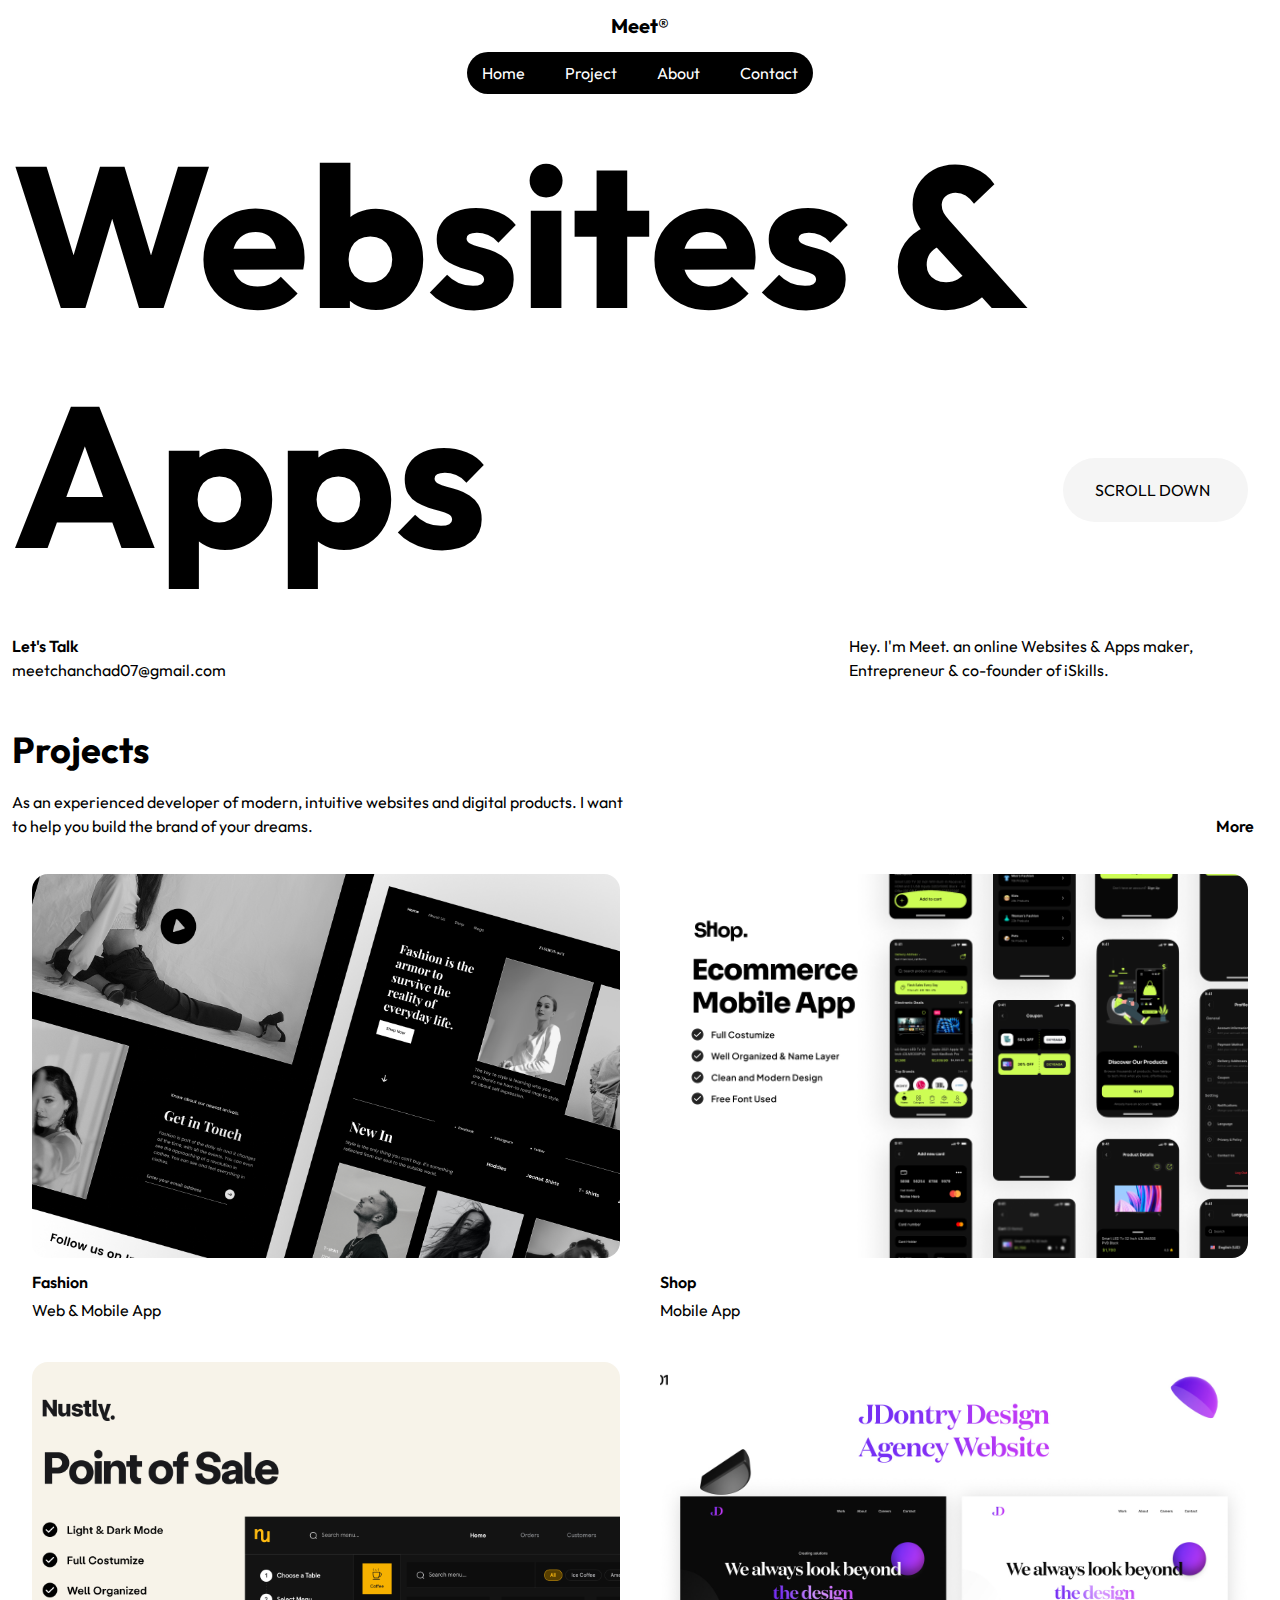
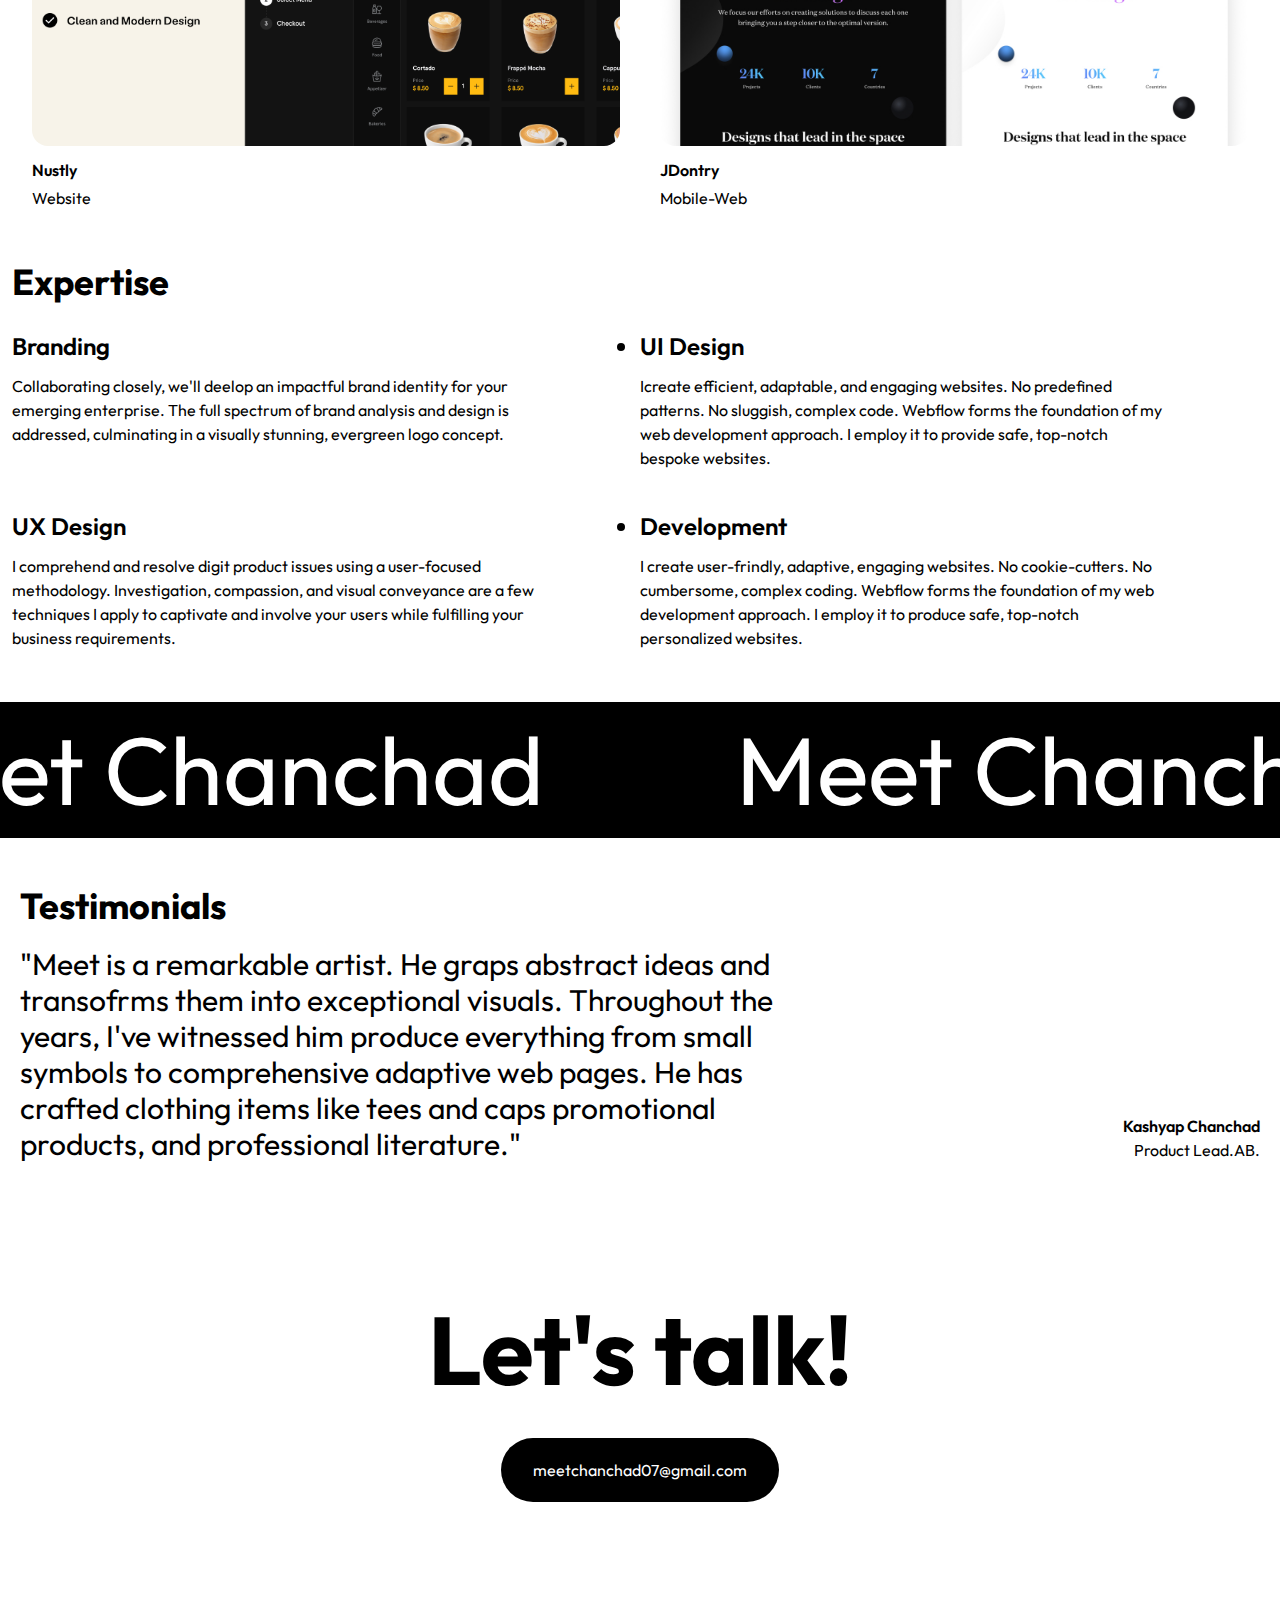
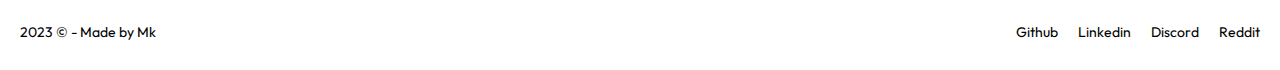
==== commit 2aed6b1e: "front page animaton" ====
--- a/index.html
+++ b/index.html
@@ -5,6 +5,7 @@
     <meta charset="UTF-8">
     <meta name="viewport" content="width=device-width, initial-scale=1.0">
     <link rel="stylesheet" href="style.css">
+    <link rel="stylesheet" href="main.css">
     <title>Meet Chanchad</title>
     <link rel="icon" href="/assets/icon.png">
     <!-- Font Family -->
@@ -22,14 +23,14 @@
     <div class="container mx-auto px-3">
 
         <!-- Main Name -->
-        <div class="font-bold text-xl my-3 text-center"><a href="/index.html">Meet&#174;</a></div>
+        <div class="meet font-bold text-xl my-3 text-center"><a href="/index.html">Meet&#174;</a></div>
 
         <!-- Navigation Section  -->
         <nav>
             <div class="flex justify-center mb-1">
                 <ul class="flex gap-5 bg-black text-white inline-flex rounded-full py-[9px] px-[5px]">
                     <li><a href="/index.html"
-                            class="duration-500 ease-in hover:bg-white  hover:text-black rounded-full py-1.5 px-2.5">Home</a>
+                            class="duration-500 ease-in  bg-white  text-black rounded-full py-1.5 px-2.5">Home</a>
                     </li>
                     <li><a href="/html/project.html"
                             class="duration-500 ease-in hover:bg-white  hover:text-black  rounded-full py-1.5 px-2.5">Project</a>
@@ -49,11 +50,11 @@
 
             <div class="sm:flex sm:justify-between sm:flex-row sm:text-start flex flex-col justify-center text-center">
 
-                <div>
+                <div class="web-app-text">
                     <h1
                         class="xl:text-[200px] lg:text-[150px] md:text-[100px] sm:text-[75px] text-[50px] font-bold xl:leading-[15rem]">
-                        Websites &
-                        <br> Apps
+                        <span>Websites &</span>
+                        <br> <span>Apps</span>
                     </h1>
                 </div>
                 <div><button
@@ -65,12 +66,16 @@
 
             <div class="my-10 flex justify-between gap-5">
                 <div>
-                    <h1 class="font-semibold">Let's Talk</h1>
-                    <a href="mailto:meetchanchad13@gmail.com">meetchanchad13@gmail.com</a>
+                    <h1 class="letstalk-txt font-semibold">Let's Talk</h1>
+                    <a href="mailto:meetchanchad07@gmail.com" class="email-txt">meetchanchad07@gmail.com</a>
                 </div>
                 <div class=" sm:w-4/12">
-                    <p>Hey. I'm Meet. an online Websites & Apps maker, Entrepreneur & co-founder of
-                        iSkills.</p>
+                    <p class="about-txt"><span>Hey.</span> <span>I'm Meet.</span> <span>an
+                            online</span> <span>Websites</span> <span>&</span>
+                        <span>Apps</span> <span>maker,</span> <span>Entrepreneur</span>
+                        <span>&</span> <span>co-founder</span> <span>of</span>
+                        <span>iSkills.</span>
+                    </p>
                 </div>
             </div>
 
@@ -149,25 +154,33 @@
                     <h1 class="text-2xl font-semibold pb-3">
                         <li>Branding</li>
                     </h1>
-                    <p>Collaborating closely, we'll deelop an impactful brand identity for your emerging enterprise. The full spectrum of brand analysis and design is addressed, culminating in a visually stunning, evergreen logo concept.</p>
+                    <p>Collaborating closely, we'll deelop an impactful brand identity for your emerging enterprise. The
+                        full spectrum of brand analysis and design is addressed, culminating in a visually stunning,
+                        evergreen logo concept.</p>
                 </div>
                 <div class="w-12/12 sm:w-10/12  my-5">
                     <h1 class="text-2xl font-semibold pb-3">
                         <li>UI Design</li>
                     </h1>
-                    <p>Icreate efficient, adaptable, and engaging websites. No predefined patterns. No sluggish, complex code. Webflow forms the foundation of my web development approach. I employ it to provide safe, top-notch bespoke websites.</p>
+                    <p>Icreate efficient, adaptable, and engaging websites. No predefined patterns. No sluggish, complex
+                        code. Webflow forms the foundation of my web development approach. I employ it to provide safe,
+                        top-notch bespoke websites.</p>
                 </div>
                 <div class="w-12/12 sm:w-10/12  my-5">
                     <h1 class="text-2xl font-semibold pb-3">
                         <li>UX Design</li>
                     </h1>
-                    <p>I comprehend and resolve digit product issues using a user-focused methodology. Investigation, compassion, and visual conveyance are a few techniques I apply to captivate and involve your users while fulfilling your business requirements.</p>
+                    <p>I comprehend and resolve digit product issues using a user-focused methodology. Investigation,
+                        compassion, and visual conveyance are a few techniques I apply to captivate and involve your
+                        users while fulfilling your business requirements.</p>
                 </div>
                 <div class="w-12/12 sm:w-10/12  my-5">
                     <h1 class="text-2xl font-semibold pb-3">
                         <li>Development</li>
                     </h1>
-                    <p>I create user-frindly, adaptive, engaging websites. No cookie-cutters. No cumbersome, complex coding. Webflow forms the foundation of my web development approach. I employ it to produce safe, top-notch personalized websites.</p>
+                    <p>I create user-frindly, adaptive, engaging websites. No cookie-cutters. No cumbersome, complex
+                        coding. Webflow forms the foundation of my web development approach. I employ it to produce
+                        safe, top-notch personalized websites.</p>
                 </div>
 
             </div>
@@ -240,7 +253,7 @@
             </div>
             <div class="my-5">
                 <button class="duration-500 hover:opacity-80 bg-black text-white rounded-full py-5 px-8 animate-bounce">
-                    <a href="mailto:meetchanchad13@gmail.com">meetchanchad13@gmail.com <i
+                    <a href="mailto:meetchanchad07@gmail.com">meetchanchad07@gmail.com <i
                             class="fa-solid fa-arrow-trend-up"></i></a>
                 </button>
             </div>
@@ -270,6 +283,10 @@
 
     </div>
 
+    <script src="https://cdnjs.cloudflare.com/ajax/libs/gsap/3.12.4/gsap.min.js"
+        integrity="sha512-EZI2cBcGPnmR89wTgVnN3602Yyi7muWo8y1B3a8WmIv1J9tYG+udH4LvmYjLiGp37yHB7FfaPBo8ly178m9g4Q=="
+        crossorigin="anonymous" referrerpolicy="no-referrer"></script>
+    <script src="main.js"></script>
 </body>
 
 </html>--- a/main.css
+++ b/main.css
@@ -0,0 +1,3 @@
+span {
+    display: inline-block;
+}